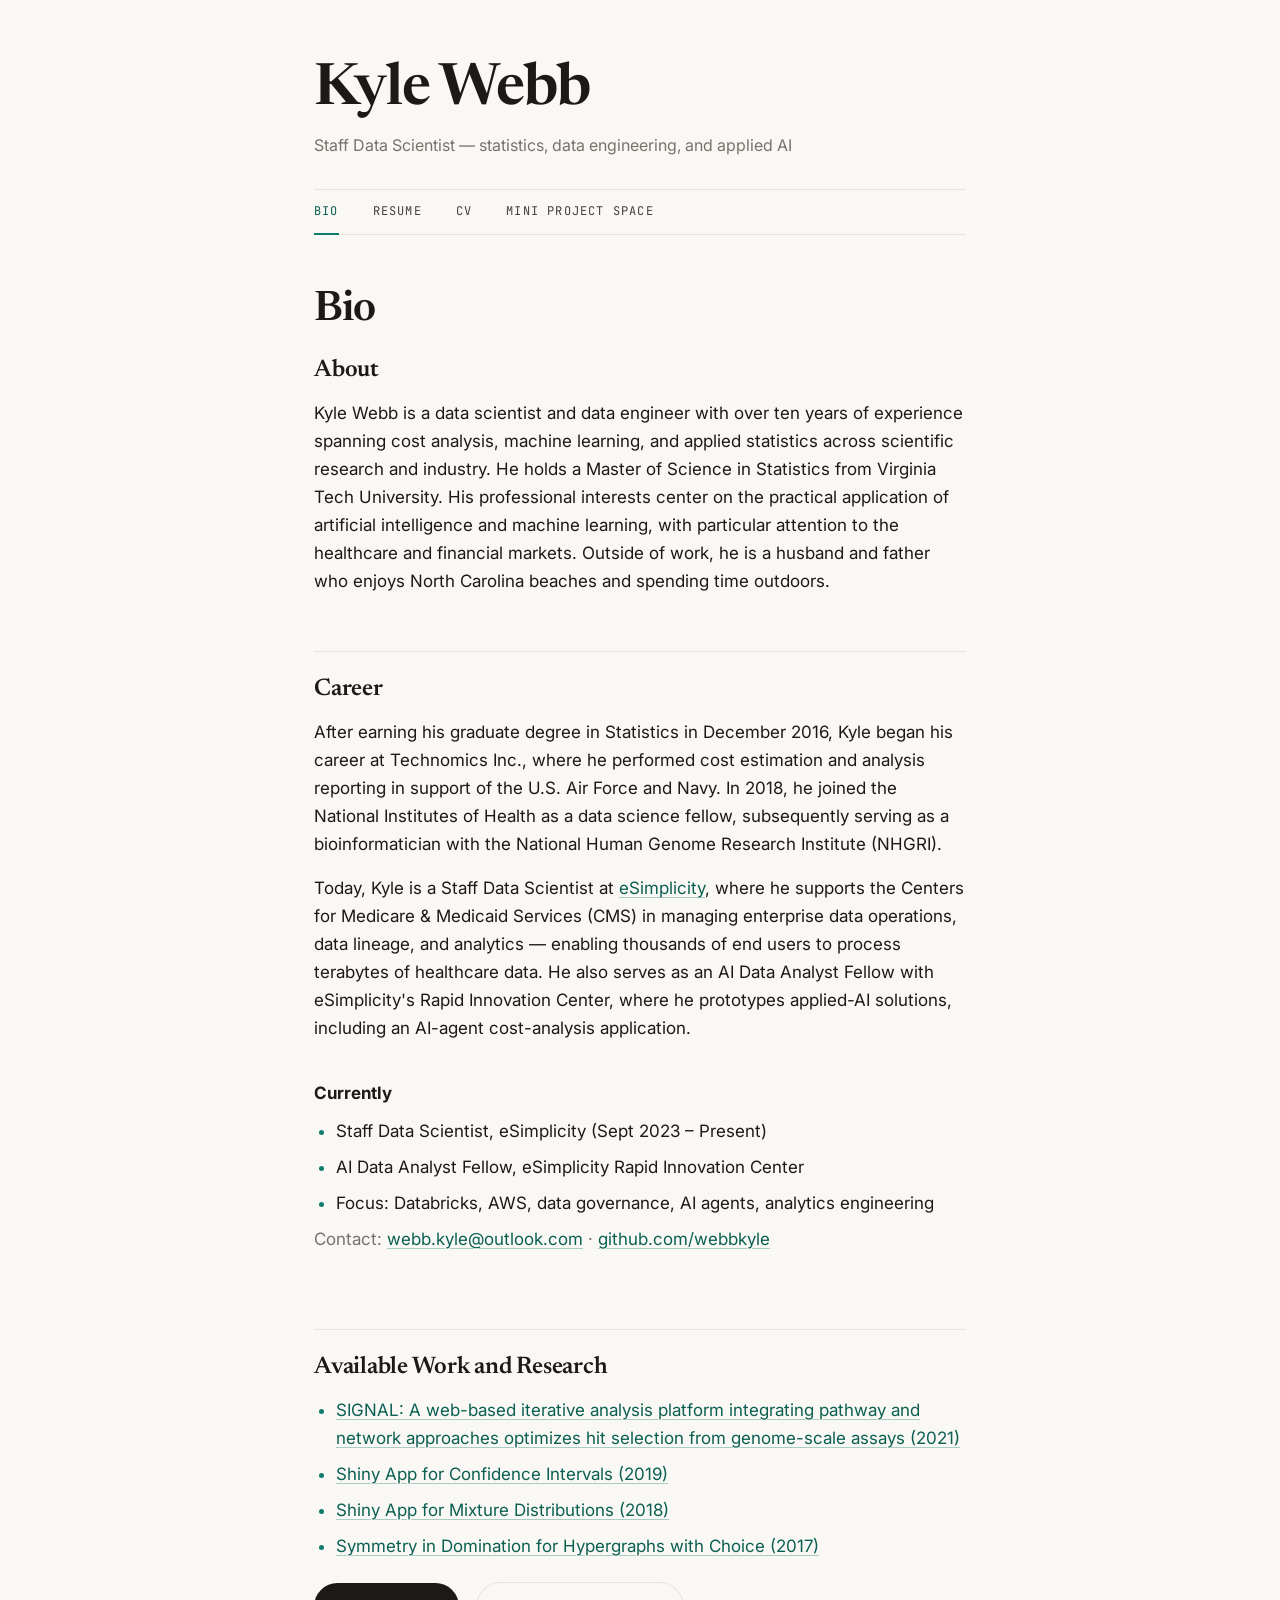
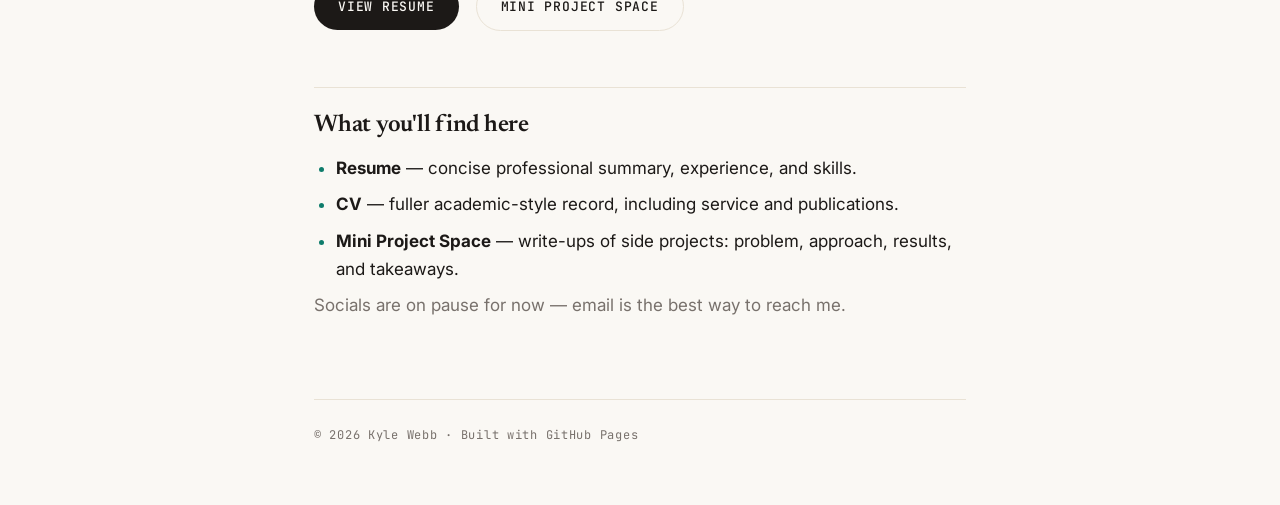
==== index.html @ 2d437582 "Publish site" ====
<!DOCTYPE html>
<html lang="en">
<head>
<meta charset="utf-8">
<meta name="viewport" content="width=device-width, initial-scale=1">
<title>Kyle Webb — Data Scientist</title>
<link rel="preconnect" href="https://fonts.googleapis.com">
<link rel="preconnect" href="https://fonts.gstatic.com" crossorigin>
<link href="https://fonts.googleapis.com/css2?family=Newsreader:opsz,wght@6..72,400;6..72,500;6..72,600&family=Inter:wght@400;500;600&family=JetBrains+Mono:wght@400;500&display=swap" rel="stylesheet">
<link rel="stylesheet" href="/assets/css/style.css">
</head>
<body>
<div class="wrap">
<header class="site">
<p class="name">Kyle Webb</p>
<p class="tagline">Staff Data Scientist — statistics, data engineering, and applied AI</p>
<nav>
<a href="/" class="active">Bio</a>
<a href="/resume/">Resume</a>
<a href="/cv/">CV</a>
<a href="/mini-projects/">Mini Project Space</a>
</nav>
</header>

<main>
<h1>Bio</h1>

<h2 class="content-sub-header">About</h2>
<p>Kyle Webb is a data scientist and data engineer with over ten years of experience spanning cost analysis, machine learning, and applied statistics across scientific research and industry. He holds a Master of Science in Statistics from Virginia Tech University. His professional interests center on the practical application of artificial intelligence and machine learning, with particular attention to the healthcare and financial markets. Outside of work, he is a husband and father who enjoys North Carolina beaches and spending time outdoors.</p>

<h2 class="content-sub-header">Career</h2>
<p>After earning his graduate degree in Statistics in December 2016, Kyle began his career at Technomics Inc., where he performed cost estimation and analysis reporting in support of the U.S. Air Force and Navy. In 2018, he joined the National Institutes of Health as a data science fellow, subsequently serving as a bioinformatician with the National Human Genome Research Institute (NHGRI).</p>

<p>Today, Kyle is a Staff Data Scientist at <a href="https://esimplicity.com/">eSimplicity</a>, where he supports the Centers for Medicare &amp; Medicaid Services (CMS) in managing enterprise data operations, data lineage, and analytics — enabling thousands of end users to process terabytes of healthcare data. He also serves as an AI Data Analyst Fellow with eSimplicity's Rapid Innovation Center, where he prototypes applied-AI solutions, including an AI-agent cost-analysis application.</p>

<div class="card">
<strong>Currently</strong>
<ul class="tight">
<li>Staff Data Scientist, eSimplicity (Sept 2023 – Present)</li>
<li>AI Data Analyst Fellow, eSimplicity Rapid Innovation Center</li>
<li>Focus: Databricks, AWS, data governance, AI agents, analytics engineering</li>
</ul>
<p class="muted" style="margin-bottom:0">Contact: <a href="mailto:webb.kyle@outlook.com">webb.kyle@outlook.com</a> · <a href="https://github.com/webbkyle">github.com/webbkyle</a></p>
</div>

<h2 class="content-sub-header">Available Work and Research</h2>
<ul class="tight">
<li><a href="https://www.sciencedirect.com/science/article/pii/S2405471221000818">SIGNAL: A web-based iterative analysis platform integrating pathway and network approaches optimizes hit selection from genome-scale assays (2021)</a></li>
<li><a href="https://webb-kyle.shinyapps.io/shinyapp-confidence-int/">Shiny App for Confidence Intervals (2019)</a></li>
<li><a href="https://webb-kyle.shinyapps.io/mixture_simulation/">Shiny App for Mixture Distributions (2018)</a></li>
<li><a href="https://doi.org/10.3390/sym9030046">Symmetry in Domination for Hypergraphs with Choice (2017)</a></li>
</ul>

<p>
<a class="btn" href="/resume/">View Resume</a>
<a class="btn secondary" href="/mini-projects/">Mini Project Space</a>
</p>

<h2>What you'll find here</h2>
<ul class="tight">
<li><strong>Resume</strong> — concise professional summary, experience, and skills.</li>
<li><strong>CV</strong> — fuller academic-style record, including service and publications.</li>
<li><strong>Mini Project Space</strong> — write-ups of side projects: problem, approach, results, and takeaways.</li>
</ul>
<p class="muted">Socials are on pause for now — email is the best way to reach me.</p>
</main>

<footer class="site">
© 2026 Kyle Webb · Built with GitHub Pages
</footer>
</div>
</body>
</html>
---- assets/css/style.css ----
/* Kyle Webb — personal site
   Editorial minimalism: warm paper, ink text, one teal accent.
   Serif display + sans body + mono micro-labels.
   (Informed by content-first personal-site style guides: typography and
   whitespace do the heavy lifting; monochrome + a single accent.) */

:root {
  --paper: #faf8f4;
  --ink: #1c1917;
  --ink-soft: #44403c;
  --muted: #78716c;
  --faint: #e9e2d5;
  --accent: #0e7c6b;
  --accent-deep: #0a5f52;
  --accent-wash: rgba(14, 124, 107, 0.09);
  --serif: "Newsreader", Georgia, "Times New Roman", serif;
  --sans: "Inter", -apple-system, BlinkMacSystemFont, "Segoe UI", Helvetica, Arial, sans-serif;
  --mono: "JetBrains Mono", ui-monospace, SFMono-Regular, Menlo, Consolas, monospace;
}

* { box-sizing: border-box; }

html { -webkit-text-size-adjust: 100%; }

body {
  margin: 0;
  background: var(--paper);
  color: var(--ink);
  font-family: var(--sans);
  font-size: 17px;
  line-height: 1.65;
  -webkit-font-smoothing: antialiased;
  text-rendering: optimizeLegibility;
}

::selection { background: var(--accent-wash); }

.wrap {
  max-width: 700px;
  margin: 0 auto;
  padding: 0 24px;
}

/* ---------- header ---------- */

header.site {
  padding: 60px 0 0;
}

.kicker {
  font-family: var(--mono);
  font-size: 12px;
  letter-spacing: 0.16em;
  text-transform: uppercase;
  color: var(--muted);
  margin: 0 0 20px;
}

.kicker .tick { color: var(--accent); }

header.site .name {
  font-family: var(--serif);
  font-optical-sizing: auto;
  font-weight: 600;
  font-size: clamp(42px, 7vw, 58px);
  letter-spacing: -0.02em;
  line-height: 1.04;
  margin: 0 0 12px;
}

header.site .tagline {
  color: var(--muted);
  font-size: 16px;
  margin: 0 0 30px;
  max-width: 36em;
}

nav {
  display: flex;
  flex-wrap: wrap;
  border-top: 1px solid var(--faint);
  border-bottom: 1px solid var(--faint);
  margin-bottom: 52px;
}

nav a {
  font-family: var(--mono);
  font-size: 12px;
  letter-spacing: 0.1em;
  text-transform: uppercase;
  color: var(--ink-soft);
  text-decoration: none;
  padding: 12px 0;
  margin-right: 34px;
  position: relative;
}

nav a:last-child { margin-right: 0; }

nav a:hover { color: var(--ink); }

nav a.active { color: var(--accent-deep); }

nav a.active::after {
  content: "";
  position: absolute;
  left: 0;
  right: 0;
  bottom: -1px;
  height: 2px;
  background: var(--accent);
}

/* ---------- type ---------- */

main h1 {
  font-family: var(--serif);
  font-optical-sizing: auto;
  font-weight: 600;
  font-size: clamp(32px, 5vw, 42px);
  letter-spacing: -0.02em;
  line-height: 1.1;
  margin: 0 0 22px;
}

main h2 {
  font-family: var(--serif);
  font-optical-sizing: auto;
  font-weight: 600;
  font-size: 24px;
  letter-spacing: -0.01em;
  line-height: 1.25;
  margin: 56px 0 14px;
  padding-top: 22px;
  border-top: 1px solid var(--faint);
}

main h1 + h2 {
  margin-top: 14px;
  padding-top: 0;
  border-top: none;
}

main h3 {
  font-size: 17px;
  font-weight: 600;
  margin: 24px 0 8px;
  letter-spacing: -0.01em;
}

main p {
  margin: 0 0 16px;
  max-width: 68ch;
}

.muted, p.muted { color: var(--muted); }

/* ---------- links & buttons ---------- */

main a, footer.site a {
  color: var(--accent-deep);
  text-decoration: underline;
  text-decoration-color: rgba(14, 124, 107, 0.35);
  text-decoration-thickness: 1px;
  text-underline-offset: 3px;
}

main a:hover, footer.site a:hover {
  color: var(--accent);
  text-decoration-color: var(--accent);
}

nav a { text-decoration: none; }

.btn {
  display: inline-block;
  font-family: var(--mono);
  font-size: 13px;
  font-weight: 500;
  letter-spacing: 0.06em;
  text-transform: uppercase;
  background: var(--ink);
  color: var(--paper) !important;
  text-decoration: none !important;
  padding: 13px 24px;
  border-radius: 999px;
  margin: 14px 12px 0 0;
  transition: background 0.2s ease;
}

.btn:hover { background: var(--accent-deep); }

.btn.secondary {
  background: transparent;
  color: var(--ink) !important;
  border: 1px solid var(--faint);
}

.btn.secondary:hover {
  border-color: var(--ink);
  background: transparent;
}

/* ---------- entries (replaces filled cards) ---------- */

.card {
  background: transparent;
  border: none;
  border-radius: 0;
  padding: 20px 0;
  margin: 0;
}

.card + .card {
  border-top: 1px solid var(--faint);
}

.job-head {
  display: flex;
  justify-content: space-between;
  align-items: baseline;
  flex-wrap: wrap;
  gap: 6px;
  margin-bottom: 6px;
}

.job-head strong {
  font-family: var(--serif);
  font-weight: 600;
  font-size: 19px;
  letter-spacing: -0.01em;
}

.job-date {
  font-family: var(--mono);
  font-size: 12px;
  letter-spacing: 0.06em;
  text-transform: uppercase;
  color: var(--muted);
  white-space: nowrap;
}

ul.tight { padding-left: 22px; margin: 10px 0 4px; }
ul.tight li { margin-bottom: 8px; }
ul.tight li::marker { color: var(--accent); }

/* ---------- footer ---------- */

footer.site {
  margin-top: 80px;
  padding: 26px 0 60px;
  border-top: 1px solid var(--faint);
  color: var(--muted);
  font-family: var(--mono);
  font-size: 12px;
  letter-spacing: 0.06em;
}

footer.site a { color: var(--muted); }

/* ---------- small screens ---------- */

@media (max-width: 600px) {
  body { font-size: 16px; }
  header.site { padding-top: 44px; }
  nav { margin-bottom: 40px; }
  main h2 { margin-top: 44px; }
  .job-date { white-space: normal; }
}
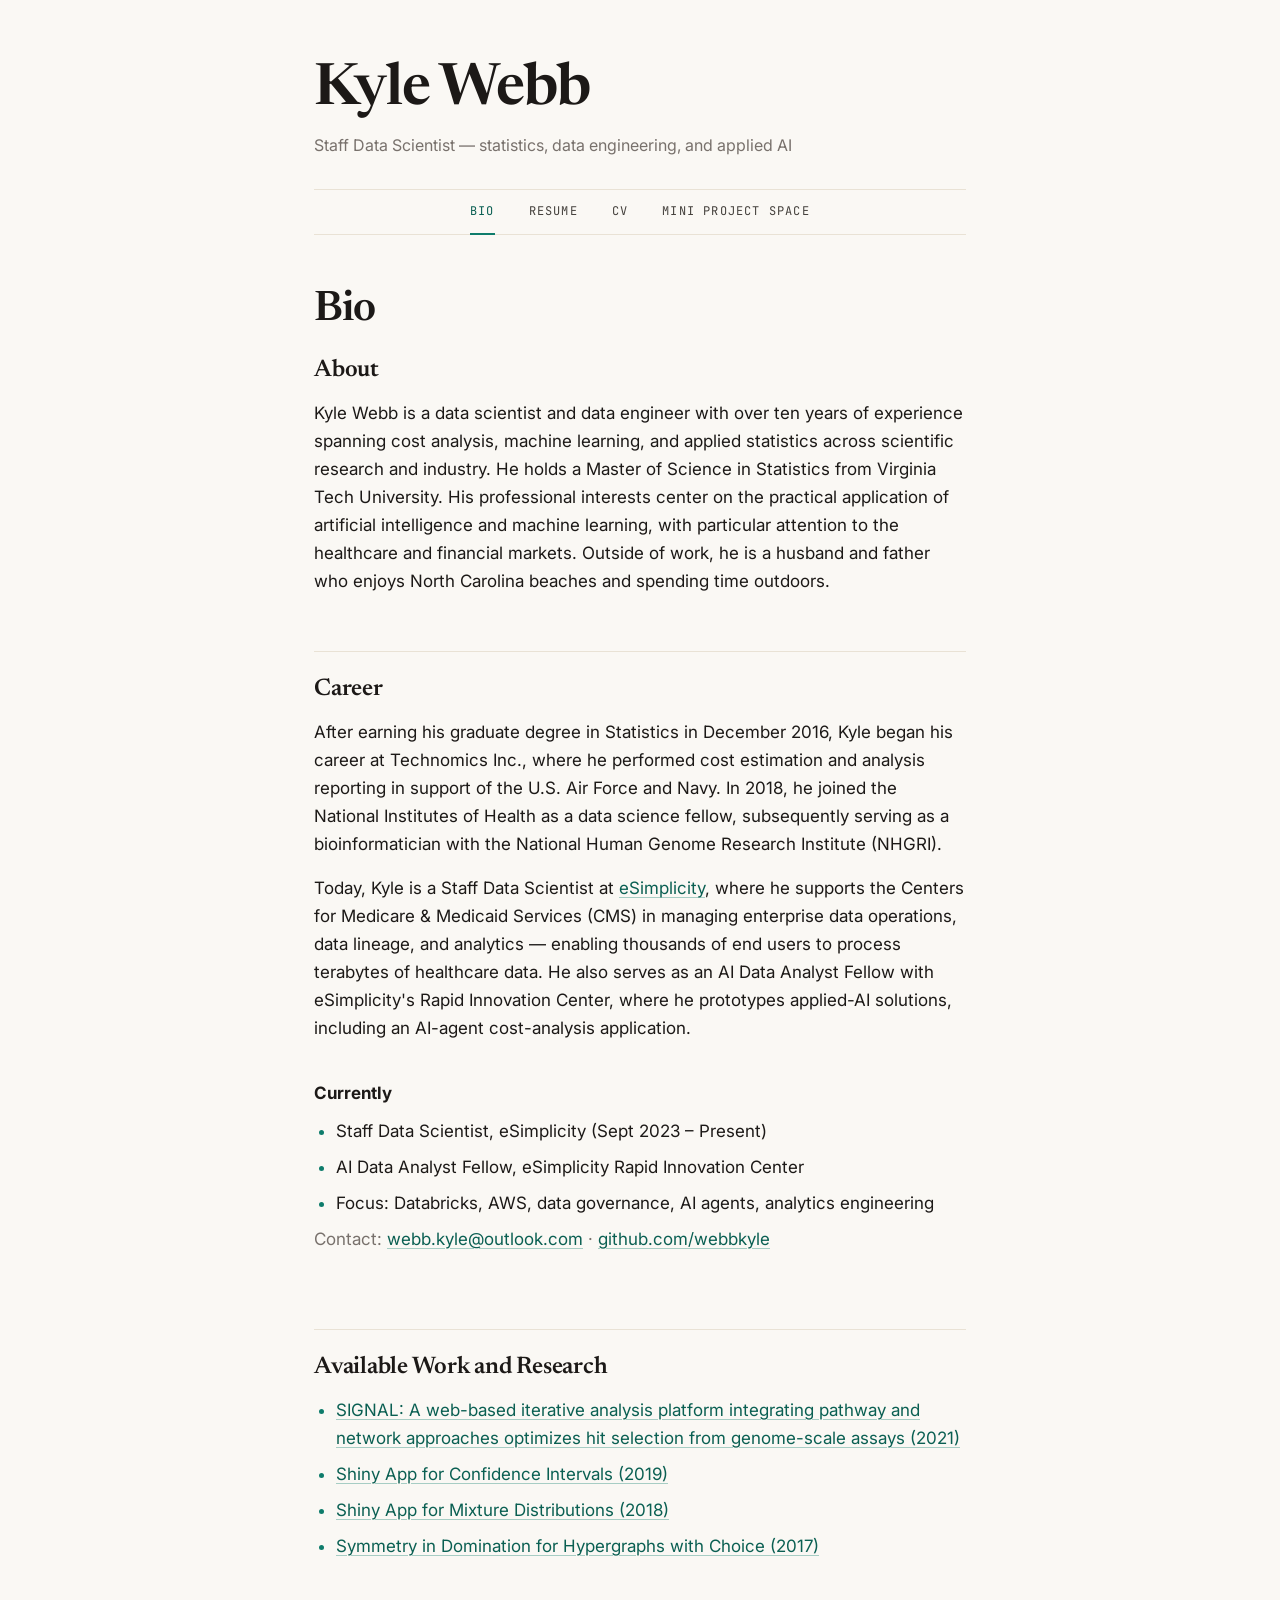
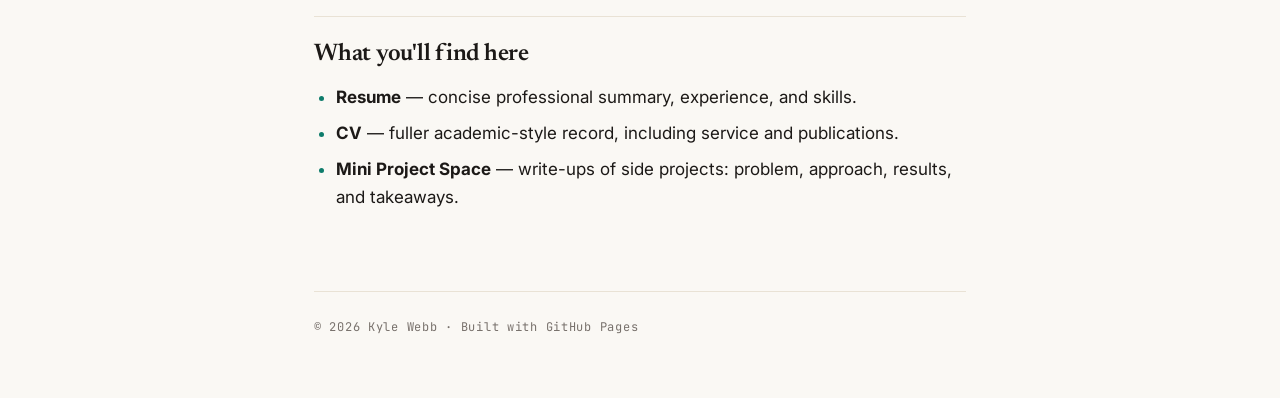
==== commit eabc3762: "Update site: resume restructure, CV details, centered nav, favicon, bio cleanup" ====
--- a/index.html
+++ b/index.html
@@ -8,6 +8,7 @@
 <link rel="preconnect" href="https://fonts.gstatic.com" crossorigin>
 <link href="https://fonts.googleapis.com/css2?family=Newsreader:opsz,wght@6..72,400;6..72,500;6..72,600&family=Inter:wght@400;500;600&family=JetBrains+Mono:wght@400;500&display=swap" rel="stylesheet">
 <link rel="stylesheet" href="/assets/css/style.css">
+<link rel="icon" href="/assets/favicon.svg" type="image/svg+xml">
 </head>
 <body>
 <div class="wrap">
@@ -51,18 +52,12 @@
 <li><a href="https://doi.org/10.3390/sym9030046">Symmetry in Domination for Hypergraphs with Choice (2017)</a></li>
 </ul>
 
-<p>
-<a class="btn" href="/resume/">View Resume</a>
-<a class="btn secondary" href="/mini-projects/">Mini Project Space</a>
-</p>
-
 <h2>What you'll find here</h2>
 <ul class="tight">
 <li><strong>Resume</strong> — concise professional summary, experience, and skills.</li>
 <li><strong>CV</strong> — fuller academic-style record, including service and publications.</li>
 <li><strong>Mini Project Space</strong> — write-ups of side projects: problem, approach, results, and takeaways.</li>
 </ul>
-<p class="muted">Socials are on pause for now — email is the best way to reach me.</p>
 </main>
 
 <footer class="site">
--- a/assets/css/style.css
+++ b/assets/css/style.css
@@ -78,6 +78,7 @@
 nav {
   display: flex;
   flex-wrap: wrap;
+  justify-content: center;
   border-top: 1px solid var(--faint);
   border-bottom: 1px solid var(--faint);
   margin-bottom: 52px;
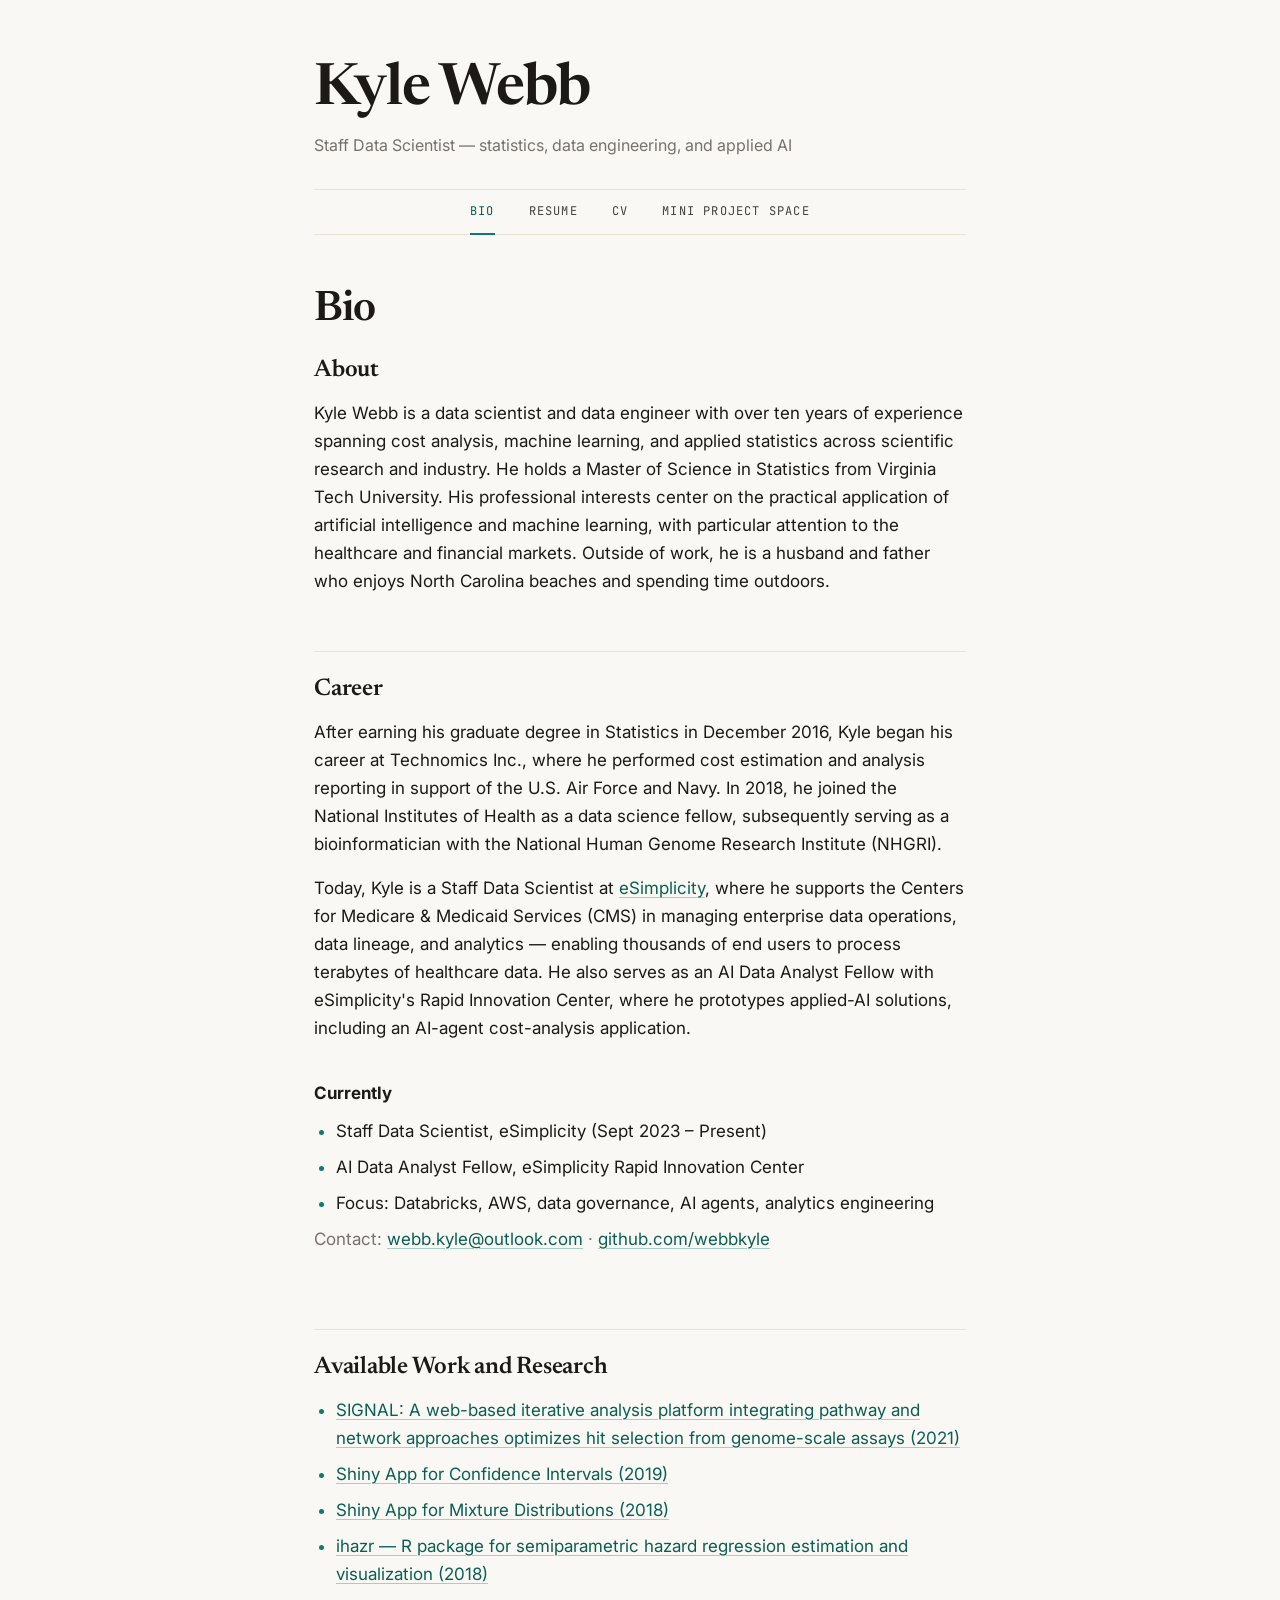
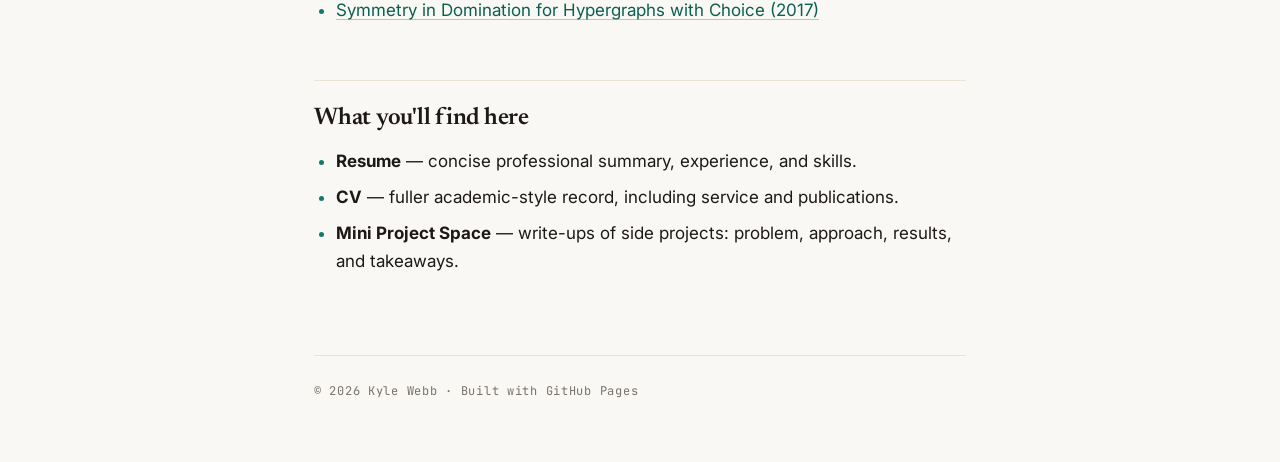
==== commit 89cd741a: "Bio: add ihazr link to Available Work and Research" ====
--- a/index.html
+++ b/index.html
@@ -49,6 +49,7 @@
 <li><a href="https://www.sciencedirect.com/science/article/pii/S2405471221000818">SIGNAL: A web-based iterative analysis platform integrating pathway and network approaches optimizes hit selection from genome-scale assays (2021)</a></li>
 <li><a href="https://webb-kyle.shinyapps.io/shinyapp-confidence-int/">Shiny App for Confidence Intervals (2019)</a></li>
 <li><a href="https://webb-kyle.shinyapps.io/mixture_simulation/">Shiny App for Mixture Distributions (2018)</a></li>
+<li><a href="https://github.com/webbkyle/ihazr">ihazr — R package for semiparametric hazard regression estimation and visualization (2018)</a></li>
 <li><a href="https://doi.org/10.3390/sym9030046">Symmetry in Domination for Hypergraphs with Choice (2017)</a></li>
 </ul>
 
--- a/assets/css/style.css
+++ b/assets/css/style.css
@@ -245,6 +245,45 @@
 ul.tight li { margin-bottom: 8px; }
 ul.tight li::marker { color: var(--accent); }
 
+/* ---------- project entries ---------- */
+
+.tags {
+  margin: 10px 0 0;
+}
+
+.tag {
+  display: inline-block;
+  font-family: var(--mono);
+  font-size: 10px;
+  letter-spacing: 0.06em;
+  text-transform: uppercase;
+  color: var(--ink);
+  background: #ffffff;
+  border: 1px solid var(--faint);
+  border-radius: 999px;
+  padding: 4px 12px;
+  margin: 0 6px 6px 0;
+  white-space: nowrap;
+}
+
+.card.sample { opacity: 0.5; }
+.card.sample a { pointer-events: none; }
+
+.pill {
+  font-family: var(--mono);
+  font-size: 10px;
+  font-weight: 500;
+  letter-spacing: 0.12em;
+  text-transform: uppercase;
+  color: var(--muted);
+  border: 1px solid var(--faint);
+  border-radius: 999px;
+  padding: 3px 10px;
+  margin-left: 10px;
+  vertical-align: middle;
+  white-space: nowrap;
+}
+
 /* ---------- footer ---------- */
 
 footer.site {
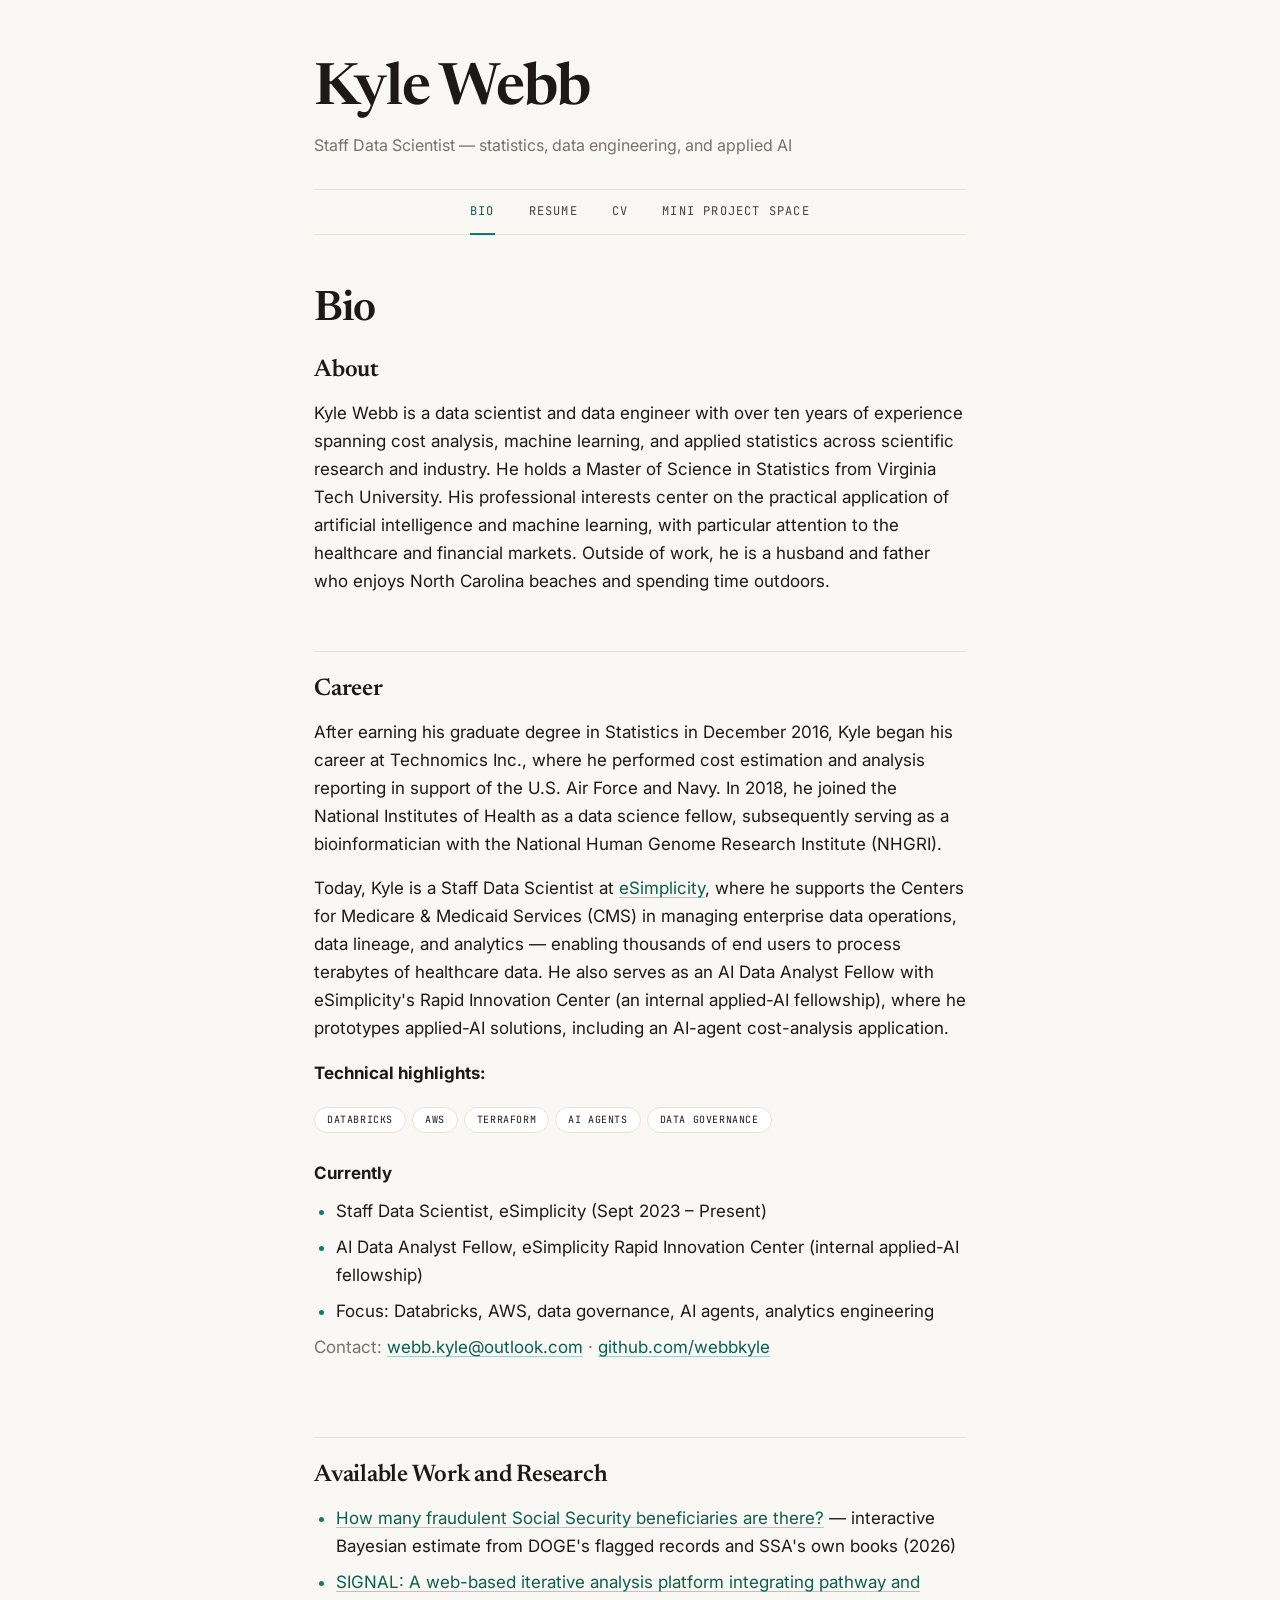
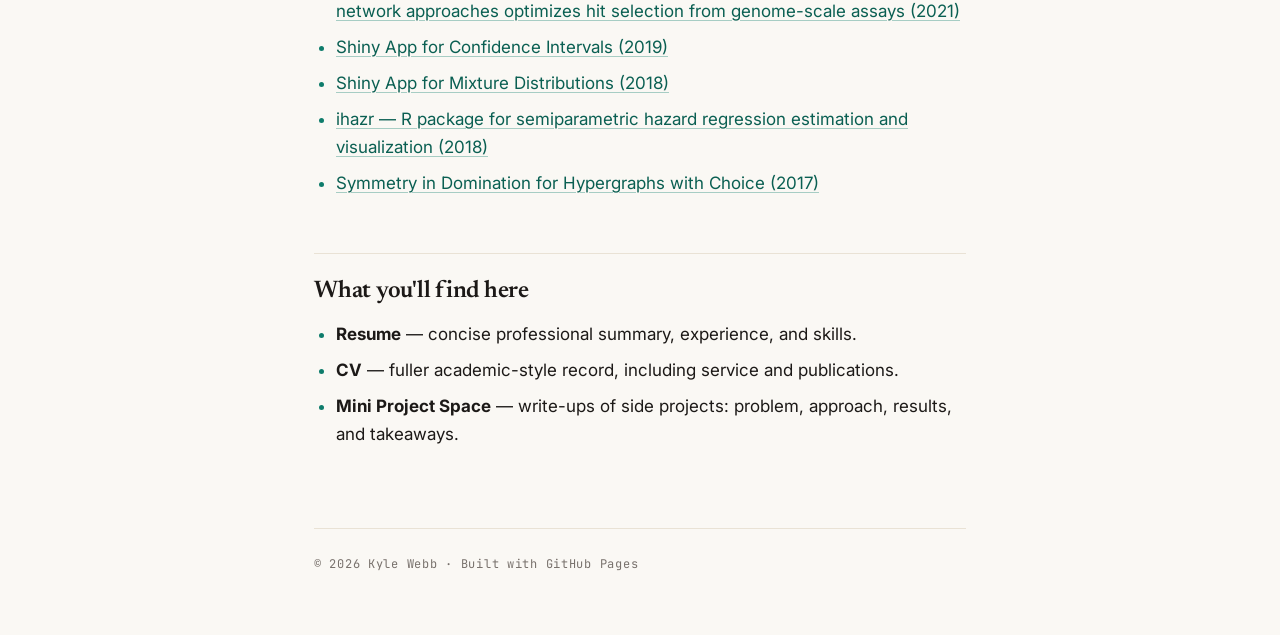
==== commit 1116b8a5: "Recruiter-feedback edits: AI-agent bullet, skills, fellow title, summary, bullet order, site wiring" ====
--- a/index.html
+++ b/index.html
@@ -32,13 +32,16 @@
 <h2 class="content-sub-header">Career</h2>
 <p>After earning his graduate degree in Statistics in December 2016, Kyle began his career at Technomics Inc., where he performed cost estimation and analysis reporting in support of the U.S. Air Force and Navy. In 2018, he joined the National Institutes of Health as a data science fellow, subsequently serving as a bioinformatician with the National Human Genome Research Institute (NHGRI).</p>
 
-<p>Today, Kyle is a Staff Data Scientist at <a href="https://esimplicity.com/">eSimplicity</a>, where he supports the Centers for Medicare &amp; Medicaid Services (CMS) in managing enterprise data operations, data lineage, and analytics — enabling thousands of end users to process terabytes of healthcare data. He also serves as an AI Data Analyst Fellow with eSimplicity's Rapid Innovation Center, where he prototypes applied-AI solutions, including an AI-agent cost-analysis application.</p>
+<p>Today, Kyle is a Staff Data Scientist at <a href="https://esimplicity.com/">eSimplicity</a>, where he supports the Centers for Medicare &amp; Medicaid Services (CMS) in managing enterprise data operations, data lineage, and analytics — enabling thousands of end users to process terabytes of healthcare data. He also serves as an AI Data Analyst Fellow with eSimplicity's Rapid Innovation Center (an internal applied-AI fellowship), where he prototypes applied-AI solutions, including an AI-agent cost-analysis application.</p>
+
+<p><strong>Technical highlights:</strong></p>
+<p class="tags"><span class="tag">Databricks</span><span class="tag">AWS</span><span class="tag">Terraform</span><span class="tag">AI agents</span><span class="tag">Data governance</span></p>
 
 <div class="card">
 <strong>Currently</strong>
 <ul class="tight">
 <li>Staff Data Scientist, eSimplicity (Sept 2023 – Present)</li>
-<li>AI Data Analyst Fellow, eSimplicity Rapid Innovation Center</li>
+<li>AI Data Analyst Fellow, eSimplicity Rapid Innovation Center (internal applied-AI fellowship)</li>
 <li>Focus: Databricks, AWS, data governance, AI agents, analytics engineering</li>
 </ul>
 <p class="muted" style="margin-bottom:0">Contact: <a href="mailto:webb.kyle@outlook.com">webb.kyle@outlook.com</a> · <a href="https://github.com/webbkyle">github.com/webbkyle</a></p>
@@ -46,6 +49,7 @@
 
 <h2 class="content-sub-header">Available Work and Research</h2>
 <ul class="tight">
+<li><a href="/mini-projects/ss-beneficiary-fraud/">How many fraudulent Social Security beneficiaries are there?</a> — interactive Bayesian estimate from DOGE's flagged records and SSA's own books (2026)</li>
 <li><a href="https://www.sciencedirect.com/science/article/pii/S2405471221000818">SIGNAL: A web-based iterative analysis platform integrating pathway and network approaches optimizes hit selection from genome-scale assays (2021)</a></li>
 <li><a href="https://webb-kyle.shinyapps.io/shinyapp-confidence-int/">Shiny App for Confidence Intervals (2019)</a></li>
 <li><a href="https://webb-kyle.shinyapps.io/mixture_simulation/">Shiny App for Mixture Distributions (2018)</a></li>
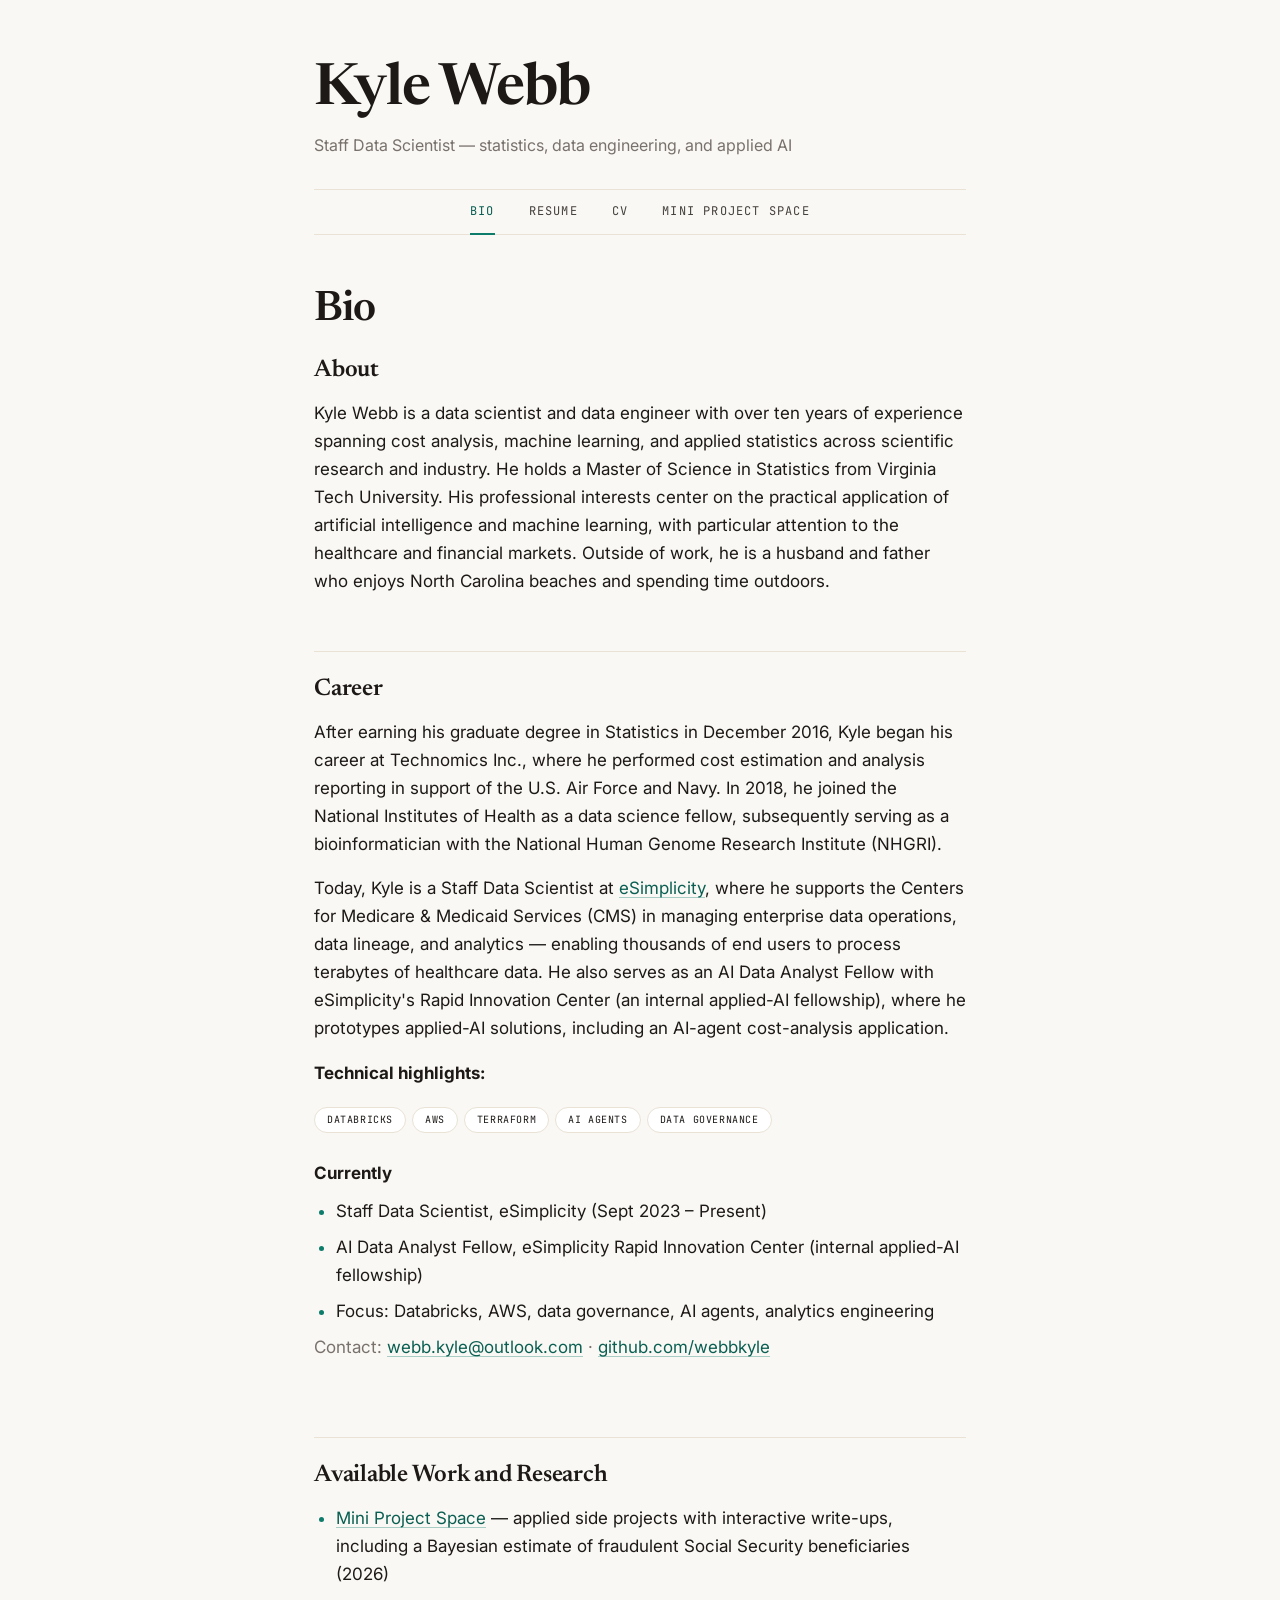
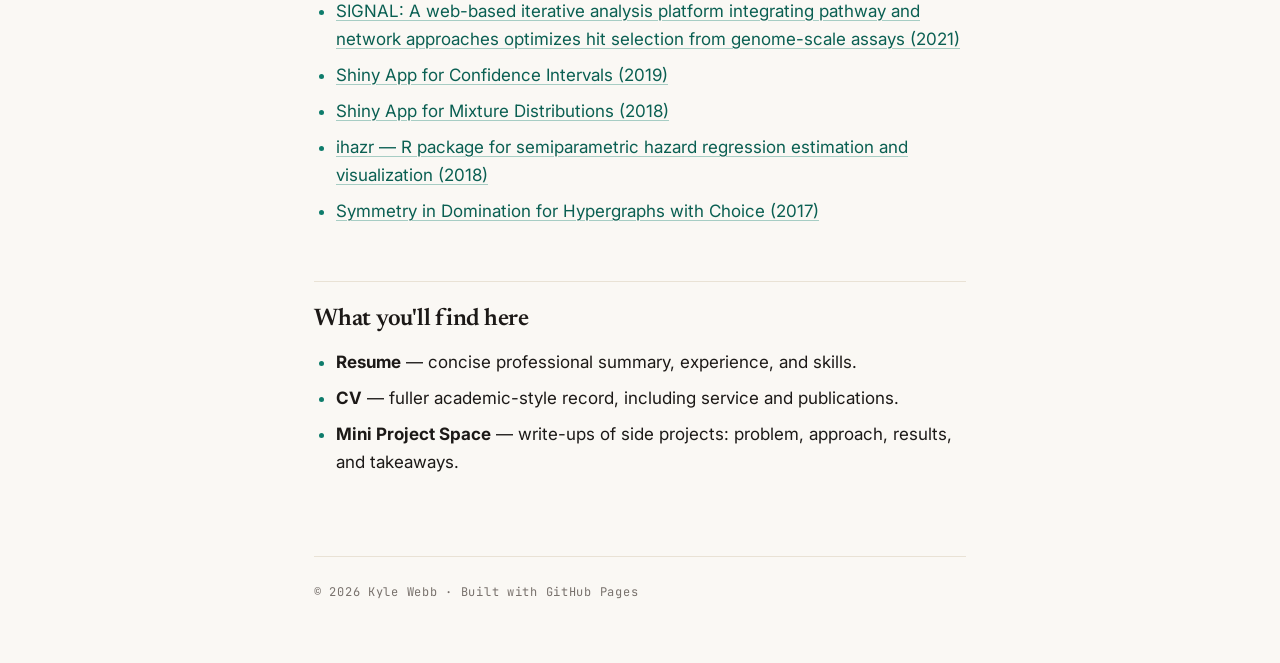
==== commit a21e71e2: "Bio: link Mini Project Space index instead of SS post" ====
--- a/index.html
+++ b/index.html
@@ -49,7 +49,7 @@
 
 <h2 class="content-sub-header">Available Work and Research</h2>
 <ul class="tight">
-<li><a href="/mini-projects/ss-beneficiary-fraud/">How many fraudulent Social Security beneficiaries are there?</a> — interactive Bayesian estimate from DOGE's flagged records and SSA's own books (2026)</li>
+<li><a href="/mini-projects/">Mini Project Space</a> — applied side projects with interactive write-ups, including a Bayesian estimate of fraudulent Social Security beneficiaries (2026)</li>
 <li><a href="https://www.sciencedirect.com/science/article/pii/S2405471221000818">SIGNAL: A web-based iterative analysis platform integrating pathway and network approaches optimizes hit selection from genome-scale assays (2021)</a></li>
 <li><a href="https://webb-kyle.shinyapps.io/shinyapp-confidence-int/">Shiny App for Confidence Intervals (2019)</a></li>
 <li><a href="https://webb-kyle.shinyapps.io/mixture_simulation/">Shiny App for Mixture Distributions (2018)</a></li>
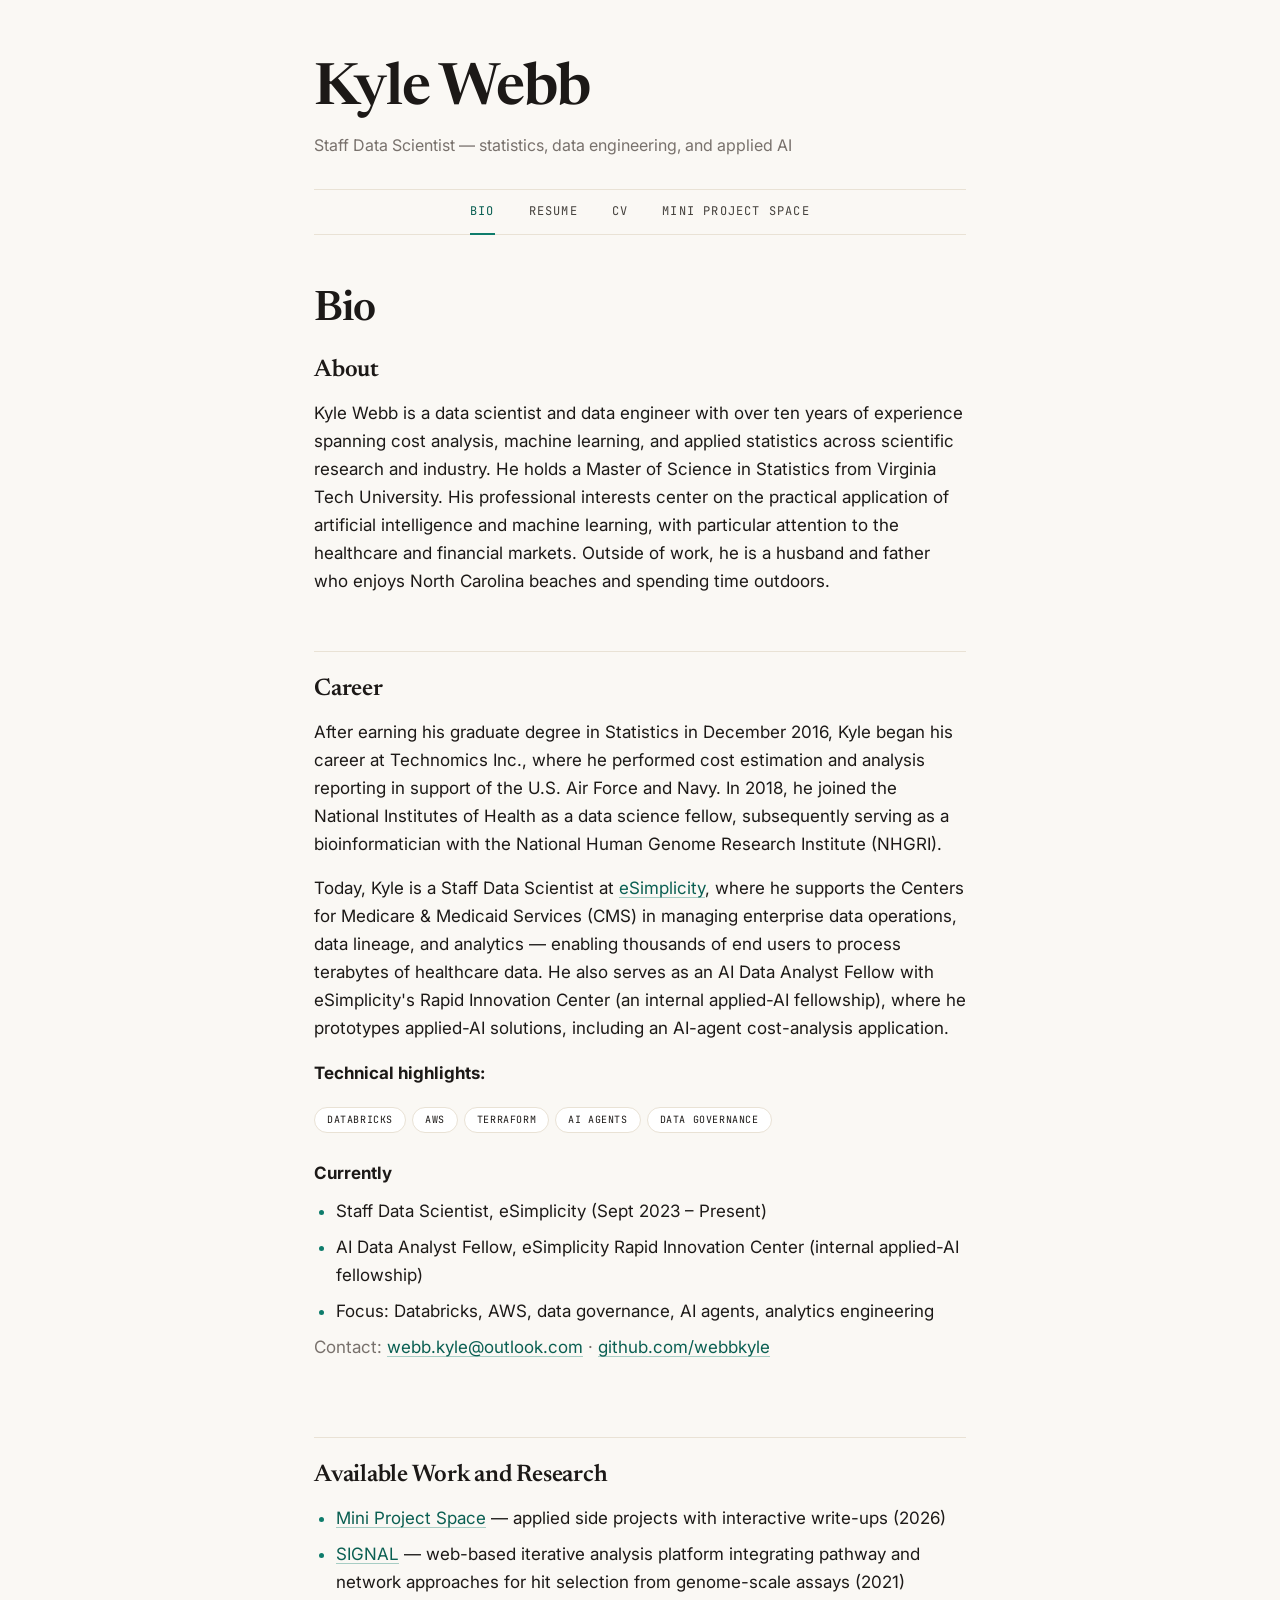
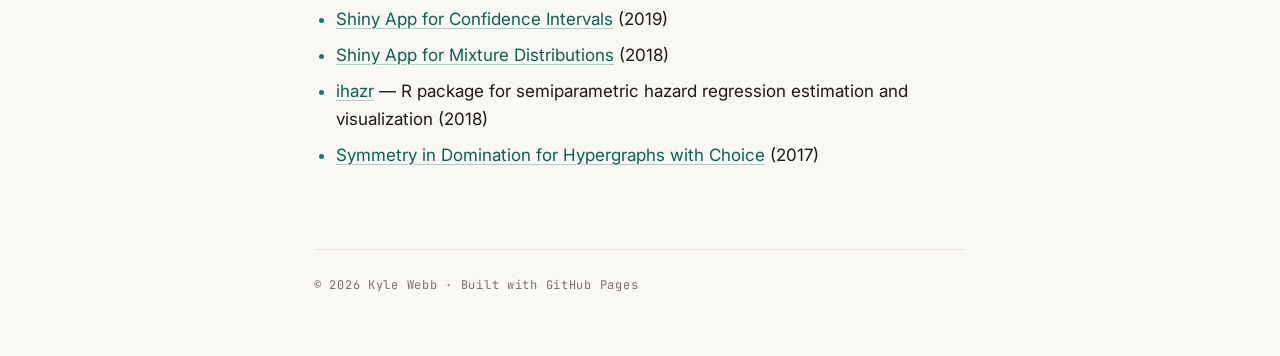
==== commit 61eecefa: "Bio: shorten work links, unlink years, drop What-you-find-here section" ====
--- a/index.html
+++ b/index.html
@@ -49,19 +49,12 @@
 
 <h2 class="content-sub-header">Available Work and Research</h2>
 <ul class="tight">
-<li><a href="/mini-projects/">Mini Project Space</a> — applied side projects with interactive write-ups, including a Bayesian estimate of fraudulent Social Security beneficiaries (2026)</li>
-<li><a href="https://www.sciencedirect.com/science/article/pii/S2405471221000818">SIGNAL: A web-based iterative analysis platform integrating pathway and network approaches optimizes hit selection from genome-scale assays (2021)</a></li>
-<li><a href="https://webb-kyle.shinyapps.io/shinyapp-confidence-int/">Shiny App for Confidence Intervals (2019)</a></li>
-<li><a href="https://webb-kyle.shinyapps.io/mixture_simulation/">Shiny App for Mixture Distributions (2018)</a></li>
-<li><a href="https://github.com/webbkyle/ihazr">ihazr — R package for semiparametric hazard regression estimation and visualization (2018)</a></li>
-<li><a href="https://doi.org/10.3390/sym9030046">Symmetry in Domination for Hypergraphs with Choice (2017)</a></li>
-</ul>
-
-<h2>What you'll find here</h2>
-<ul class="tight">
-<li><strong>Resume</strong> — concise professional summary, experience, and skills.</li>
-<li><strong>CV</strong> — fuller academic-style record, including service and publications.</li>
-<li><strong>Mini Project Space</strong> — write-ups of side projects: problem, approach, results, and takeaways.</li>
+<li><a href="/mini-projects/">Mini Project Space</a> — applied side projects with interactive write-ups (2026)</li>
+<li><a href="https://www.sciencedirect.com/science/article/pii/S2405471221000818">SIGNAL</a> — web-based iterative analysis platform integrating pathway and network approaches for hit selection from genome-scale assays (2021)</li>
+<li><a href="https://webb-kyle.shinyapps.io/shinyapp-confidence-int/">Shiny App for Confidence Intervals</a> (2019)</li>
+<li><a href="https://webb-kyle.shinyapps.io/mixture_simulation/">Shiny App for Mixture Distributions</a> (2018)</li>
+<li><a href="https://github.com/webbkyle/ihazr">ihazr</a> — R package for semiparametric hazard regression estimation and visualization (2018)</li>
+<li><a href="https://doi.org/10.3390/sym9030046">Symmetry in Domination for Hypergraphs with Choice</a> (2017)</li>
 </ul>
 </main>
 
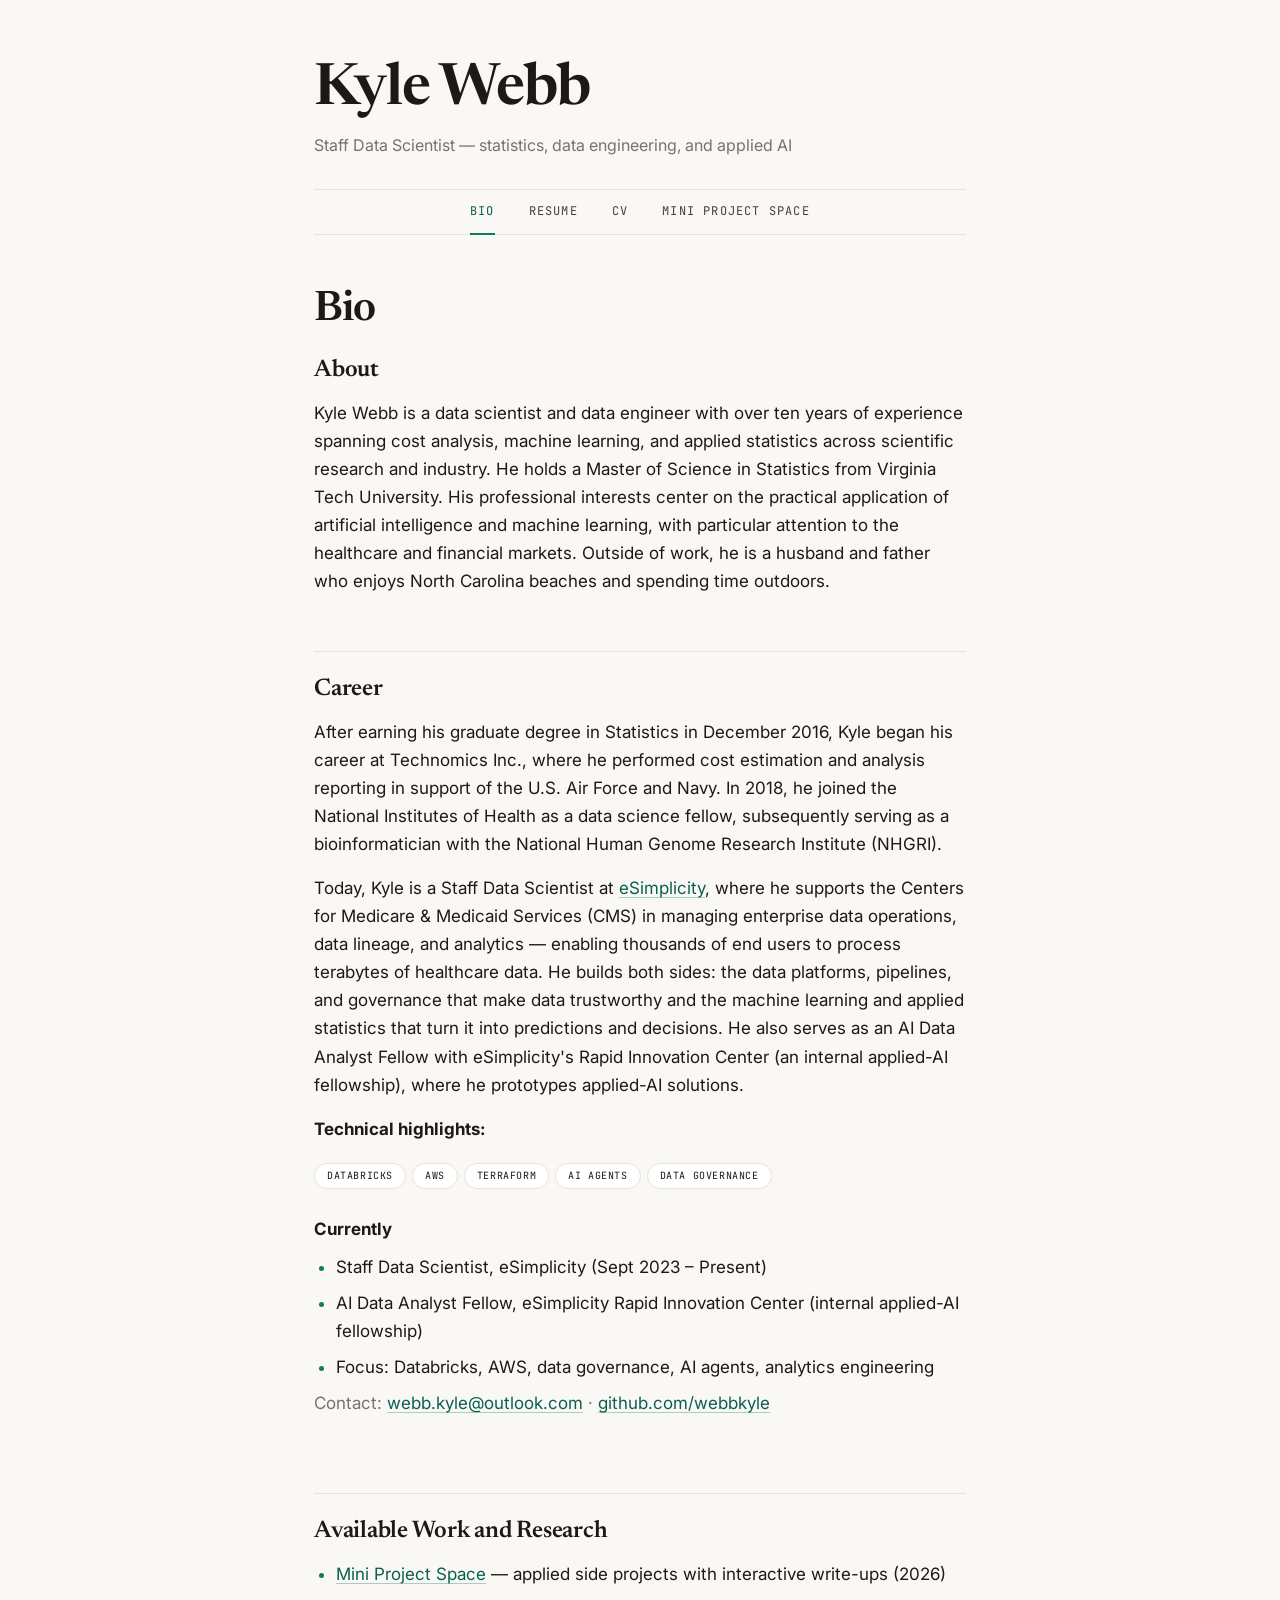
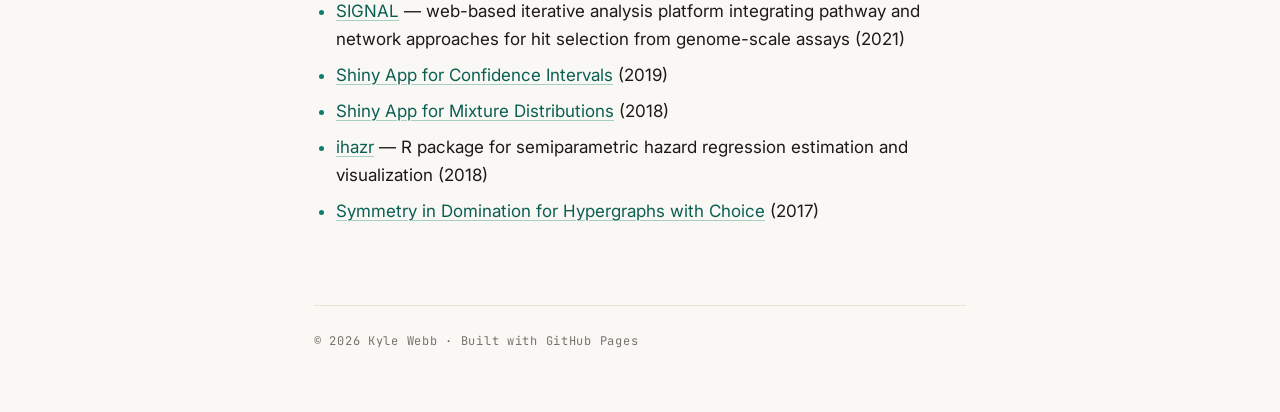
==== commit 81fbfda4: "Resume: two-column PDF, HTML mirrors PDF content, bio trims AI-agent clause - New two-column resume " ====
--- a/index.html
+++ b/index.html
@@ -32,7 +32,7 @@
 <h2 class="content-sub-header">Career</h2>
 <p>After earning his graduate degree in Statistics in December 2016, Kyle began his career at Technomics Inc., where he performed cost estimation and analysis reporting in support of the U.S. Air Force and Navy. In 2018, he joined the National Institutes of Health as a data science fellow, subsequently serving as a bioinformatician with the National Human Genome Research Institute (NHGRI).</p>
 
-<p>Today, Kyle is a Staff Data Scientist at <a href="https://esimplicity.com/">eSimplicity</a>, where he supports the Centers for Medicare &amp; Medicaid Services (CMS) in managing enterprise data operations, data lineage, and analytics — enabling thousands of end users to process terabytes of healthcare data. He also serves as an AI Data Analyst Fellow with eSimplicity's Rapid Innovation Center (an internal applied-AI fellowship), where he prototypes applied-AI solutions, including an AI-agent cost-analysis application.</p>
+<p>Today, Kyle is a Staff Data Scientist at <a href="https://esimplicity.com/">eSimplicity</a>, where he supports the Centers for Medicare &amp; Medicaid Services (CMS) in managing enterprise data operations, data lineage, and analytics — enabling thousands of end users to process terabytes of healthcare data. He builds both sides: the data platforms, pipelines, and governance that make data trustworthy and the machine learning and applied statistics that turn it into predictions and decisions. He also serves as an AI Data Analyst Fellow with eSimplicity's Rapid Innovation Center (an internal applied-AI fellowship), where he prototypes applied-AI solutions.</p>
 
 <p><strong>Technical highlights:</strong></p>
 <p class="tags"><span class="tag">Databricks</span><span class="tag">AWS</span><span class="tag">Terraform</span><span class="tag">AI agents</span><span class="tag">Data governance</span></p>
--- a/assets/css/style.css
+++ b/assets/css/style.css
@@ -307,3 +307,44 @@
   main h2 { margin-top: 44px; }
   .job-date { white-space: normal; }
 }
+
+/* ---------- glossary tooltips (site-wide) ----------
+   Usage: <span class="gloss" data-def="Plain-language definition.">AUC</span>
+   Shows the definition on hover/focus. Add tabindex="0" for keyboard access. */
+.gloss {
+  border-bottom: 1px dotted var(--muted);
+  cursor: help;
+  position: relative;
+  white-space: nowrap;
+}
+.gloss::after {
+  content: attr(data-def);
+  position: absolute;
+  bottom: 135%;
+  left: 50%;
+  transform: translateX(-50%) translateY(4px);
+  width: max-content;
+  max-width: 260px;
+  white-space: normal;
+  background: var(--ink);
+  color: var(--paper);
+  font-family: var(--sans);
+  font-size: 13px;
+  font-weight: 400;
+  line-height: 1.45;
+  letter-spacing: 0;
+  text-transform: none;
+  padding: 8px 12px;
+  border-radius: 8px;
+  box-shadow: 0 4px 14px rgba(28, 25, 23, 0.25);
+  opacity: 0;
+  pointer-events: none;
+  transition: opacity 0.15s ease, transform 0.15s ease;
+  z-index: 50;
+}
+.gloss:hover::after,
+.gloss:focus::after,
+.gloss:focus-visible::after {
+  opacity: 1;
+  transform: translateX(-50%) translateY(0);
+}
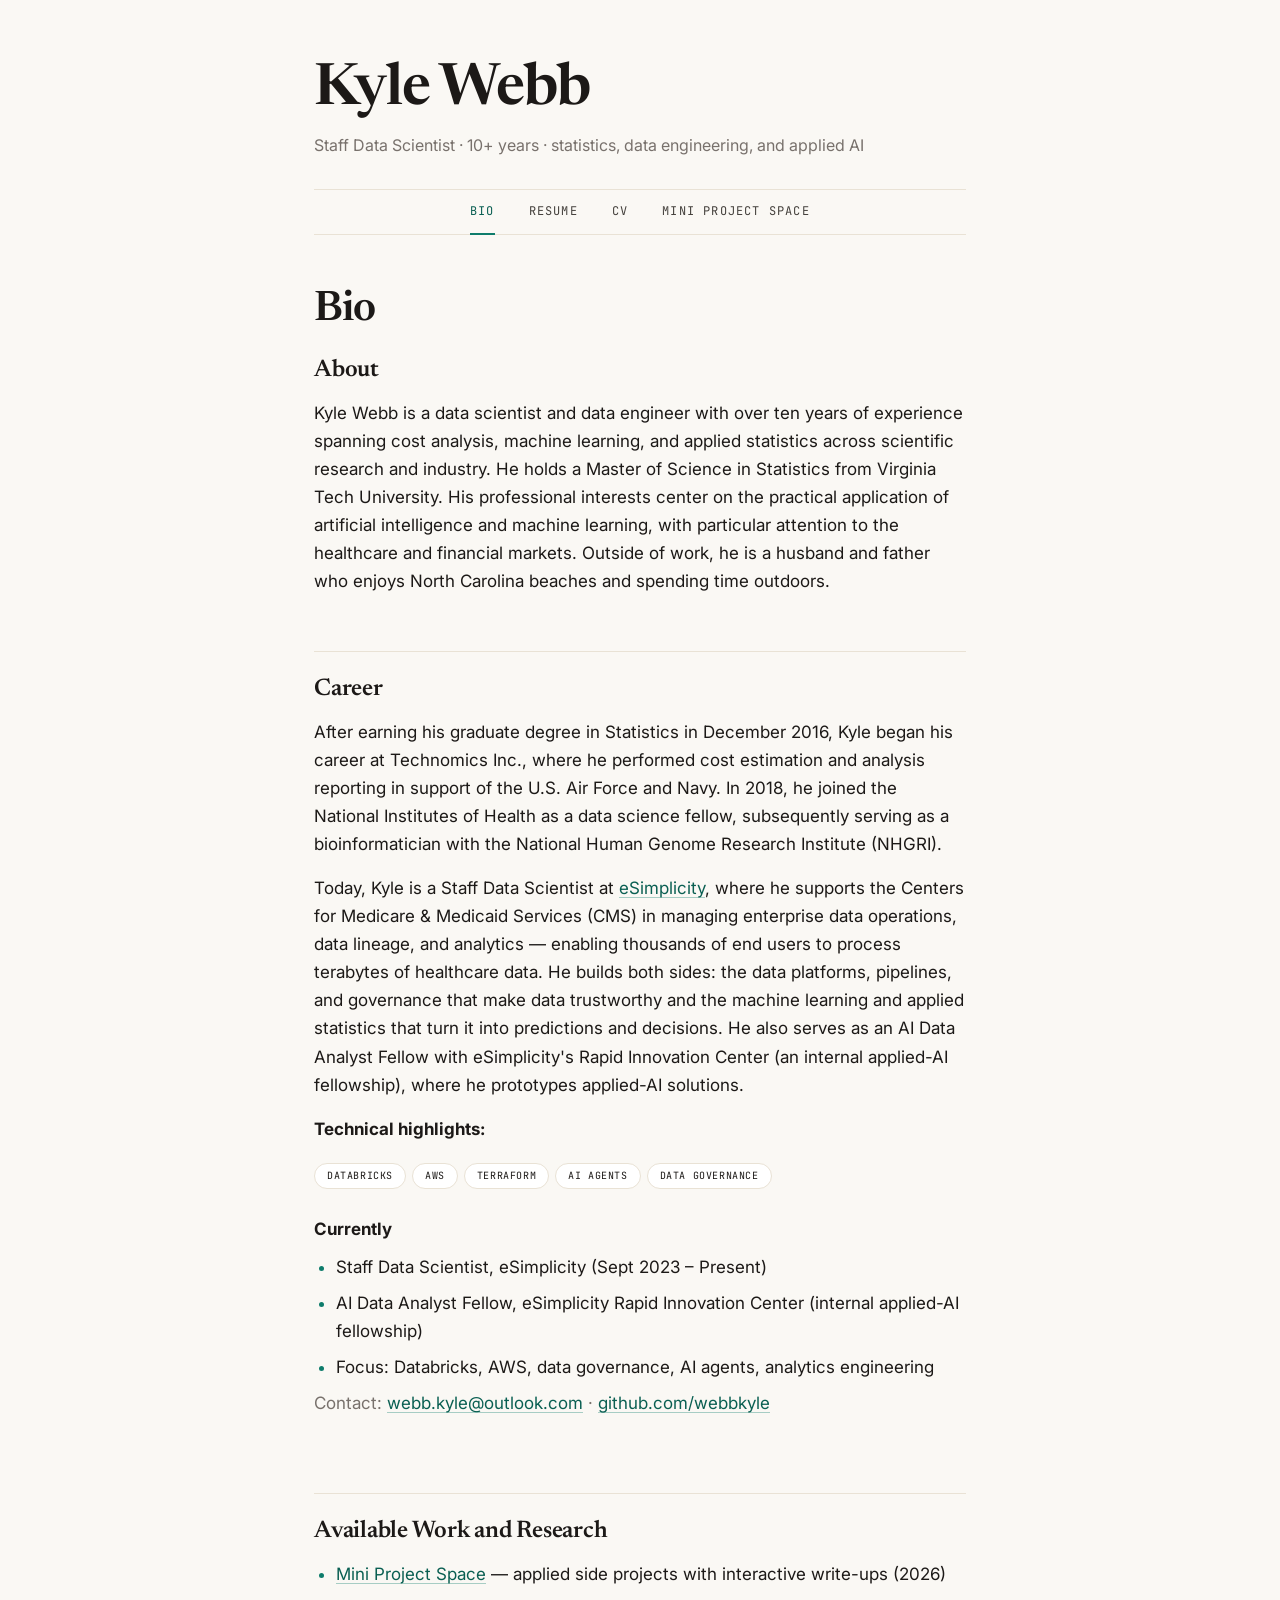
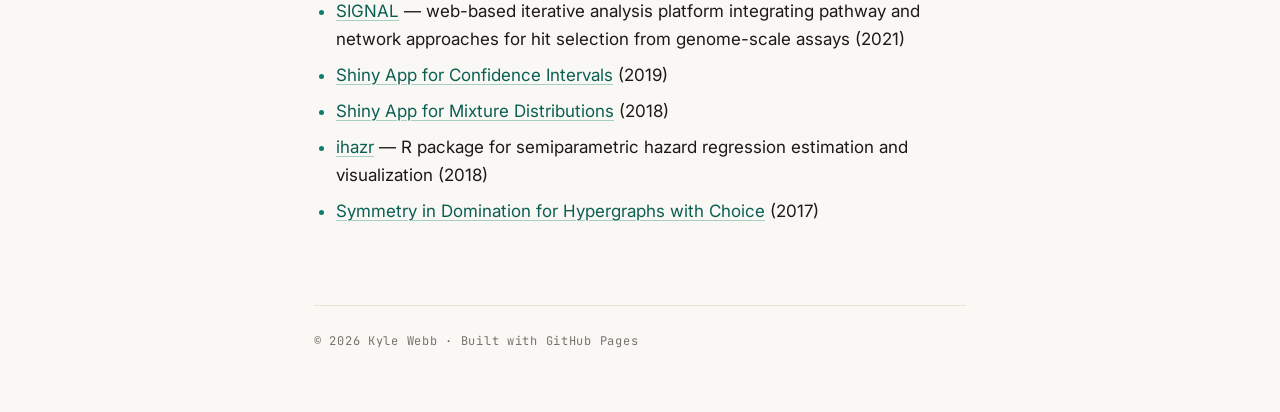
==== commit 8a024a03: "Unify header tagline across all tabs to match resume All pages now read 'Staff Data Scientist · 10+ " ====
--- a/index.html
+++ b/index.html
@@ -14,7 +14,7 @@
 <div class="wrap">
 <header class="site">
 <p class="name">Kyle Webb</p>
-<p class="tagline">Staff Data Scientist — statistics, data engineering, and applied AI</p>
+<p class="tagline">Staff Data Scientist · 10+ years · statistics, data engineering, and applied AI</p>
 <nav>
 <a href="/" class="active">Bio</a>
 <a href="/resume/">Resume</a>
